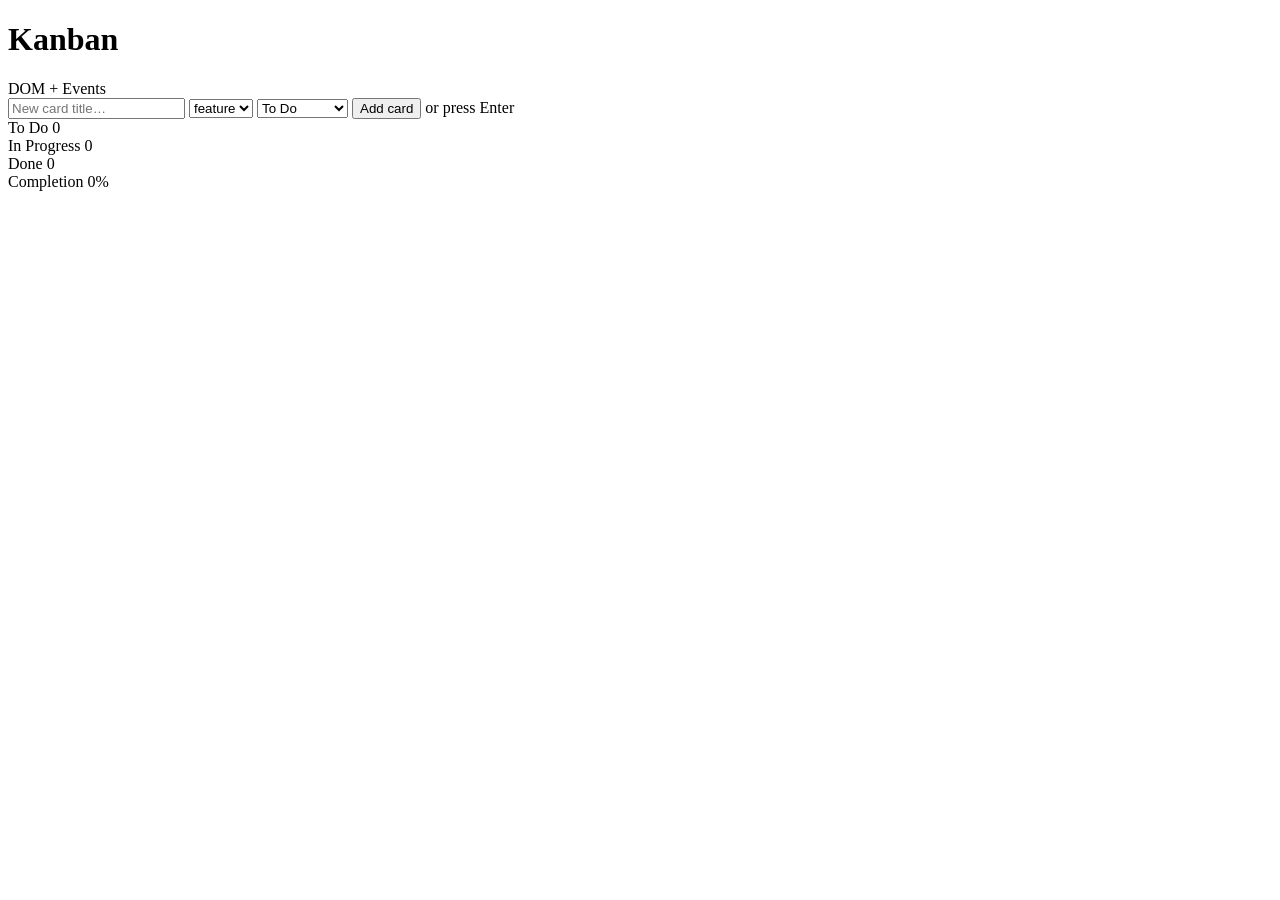
==== alaas-little-kanban/index.html @ 4dd6d625 "create the index.html" ====
<!doctype html>
<html lang="en">
  <head>
    <meta charset="UTF-8" />
    <meta name="viewport" content="width=device-width, initial-scale=1.0" />
    <title>Alaa's Kanban Board</title>
    <link
      href="https://fonts.googleapis.com/css2?family=Syne:wght@400;500;600;700&family=DM+Mono:wght@300;400;500&display=swap"
      rel="stylesheet"
    />
    <link rel="stylesheet" href="style.css" />
  </head>
  <body>
    <!-- Header -->
    <header>
      <div class="logo">
        <h1>Kanban</h1>
        <span class="tag">DOM + Events</span>
      </div>
      <div class="header-right">
        <span class="card-count" id="cardCount"></span>
      </div>
    </header>

    <!-- Add card bar -->
    <div class="add-bar">
      <input
        type="text"
        id="newCardText"
        placeholder="New card title…"
        maxlength="120"
      />
      <select id="newCardTag">
        <option value="feature">feature</option>
        <option value="bug">bug</option>
        <option value="docs">docs</option>
        <option value="design">design</option>
      </select>
      <select id="newCardCol">
        <option value="todo">To Do</option>
        <option value="progress">In Progress</option>
        <option value="done">Done</option>
      </select>
      <button id="addBtn">Add card</button>
      <span class="hint-text">or press Enter</span>
    </div>

    <!-- Board -->
    <main class="board">
      <div class="col" data-col="todo">
        <div class="col-header">
          <div class="col-dot"></div>
          <span class="col-title">To Do</span>
          <span class="col-badge" id="badge-todo">0</span>
        </div>
        <div class="cards" id="col-todo"></div>
      </div>

      <div class="col" data-col="progress">
        <div class="col-header">
          <div class="col-dot"></div>
          <span class="col-title">In Progress</span>
          <span class="col-badge" id="badge-progress">0</span>
        </div>
        <div class="cards" id="col-progress"></div>
      </div>

      <div class="col" data-col="done">
        <div class="col-header">
          <div class="col-dot"></div>
          <span class="col-title">Done</span>
          <span class="col-badge" id="badge-done">0</span>
        </div>
        <div class="cards" id="col-done"></div>
        <div class="progress-wrap">
          <div class="progress-label">
            <span>Completion</span>
            <span id="progressPct">0%</span>
          </div>
          <div class="progress-track">
            <div
              class="progress-fill"
              id="progressFill"
              style="width: 0%"
            ></div>
          </div>
        </div>
      </div>
    </main>

    <!-- Toast -->
    <div class="toast" id="toast"></div>
    <!-- JS loaded at the end so the DOM is ready -->
    <script src="app.js"></script>
  </body>
</html>
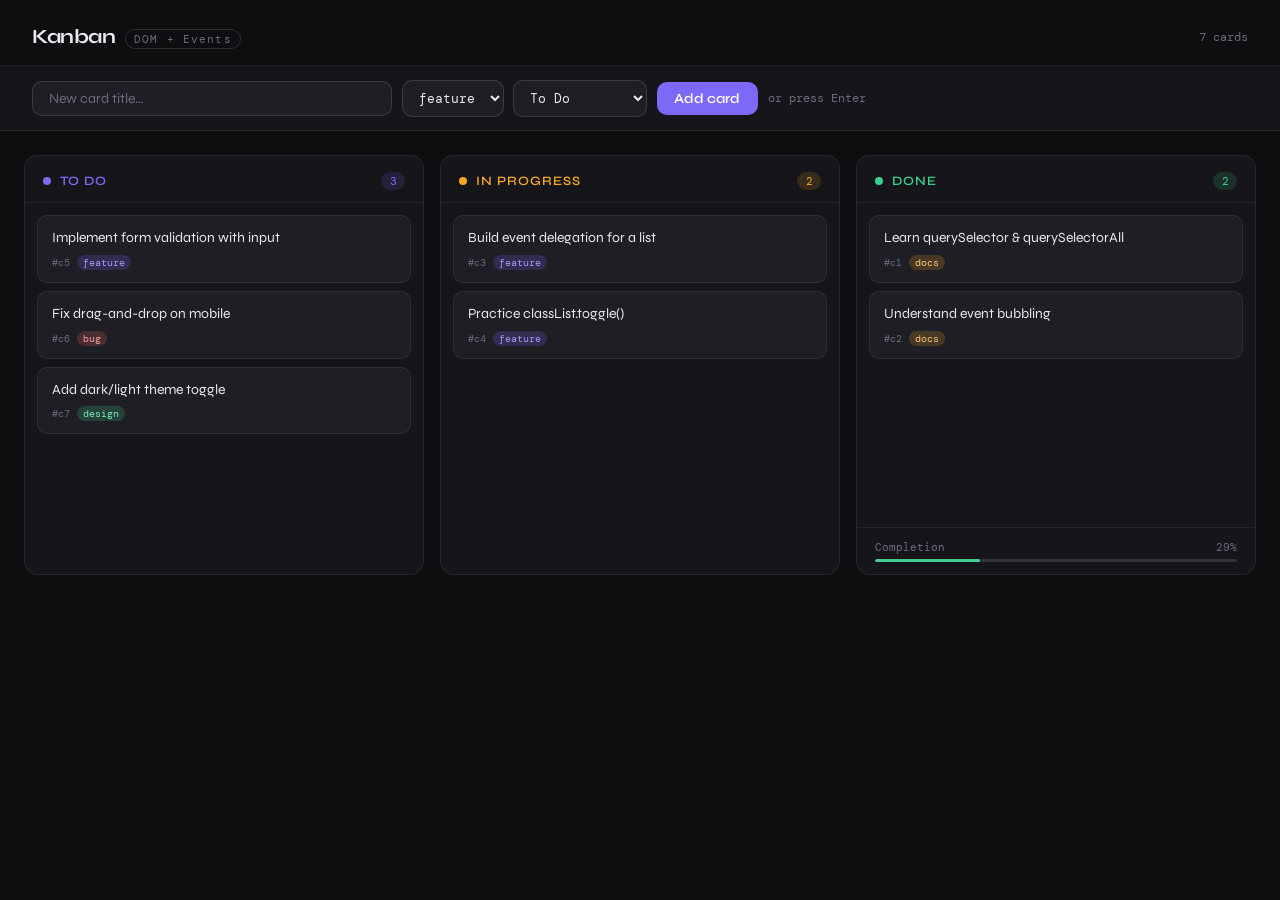
==== commit ac140729: "create the app.js" ====
--- a/alaas-little-kanban/index.html
+++ b/alaas-little-kanban/index.html
@@ -90,6 +90,7 @@
 
     <!-- Toast -->
     <div class="toast" id="toast"></div>
+    <script src="data.js"></script>
     <!-- JS loaded at the end so the DOM is ready -->
     <script src="app.js"></script>
   </body>
--- a/alaas-little-kanban/style.css
+++ b/alaas-little-kanban/style.css
@@ -0,0 +1,436 @@
+/* ─── Reset & Tokens ─── */
+*,
+*::before,
+*::after {
+  box-sizing: border-box;
+  margin: 0;
+  padding: 0;
+}
+
+:root {
+  --bg: #0e0e11;
+  --surface: #16161a;
+  --surface2: #1e1e24;
+  --surface3: #26262e;
+  --border: rgba(255, 255, 255, 0.07);
+  --border2: rgba(255, 255, 255, 0.13);
+  --text: #e8e8f0;
+  --muted: #6b6b80;
+  --todo: #7c6af7;
+  --todo-dim: rgba(124, 106, 247, 0.15);
+  --prog: #f5a623;
+  --prog-dim: rgba(245, 166, 35, 0.15);
+  --done: #3ecf8e;
+  --done-dim: rgba(62, 207, 142, 0.15);
+  --danger: #f26b6b;
+  --mono: "DM Mono", monospace;
+  --sans: "Syne", sans-serif;
+  --radius: 10px;
+}
+
+body {
+  background: var(--bg);
+  color: var(--text);
+  font-family: var(--sans);
+  min-height: 100vh;
+  display: flex;
+  flex-direction: column;
+}
+
+/* ─── Header ─── */
+header {
+  padding: 1.5rem 2rem 1rem;
+  display: flex;
+  align-items: center;
+  justify-content: space-between;
+  border-bottom: 1px solid var(--border);
+}
+
+.logo {
+  display: flex;
+  align-items: baseline;
+  gap: 0.6rem;
+}
+
+.logo h1 {
+  font-size: 1.25rem;
+  font-weight: 700;
+  letter-spacing: -0.02em;
+  color: var(--text);
+}
+
+.logo .tag {
+  font-family: var(--mono);
+  font-size: 0.7rem;
+  color: var(--muted);
+  letter-spacing: 0.1em;
+  padding: 2px 8px;
+  border: 1px solid var(--border2);
+  border-radius: 999px;
+}
+
+.header-right {
+  display: flex;
+  align-items: center;
+  gap: 0.75rem;
+}
+
+.card-count {
+  font-family: var(--mono);
+  font-size: 0.75rem;
+  color: var(--muted);
+}
+
+/* ─── Add Card Bar ─── */
+.add-bar {
+  padding: 0.85rem 2rem;
+  background: var(--surface);
+  border-bottom: 1px solid var(--border);
+  display: flex;
+  gap: 0.6rem;
+  align-items: center;
+}
+
+.add-bar input {
+  flex: 1;
+  max-width: 360px;
+  background: var(--surface2);
+  border: 1px solid var(--border2);
+  border-radius: var(--radius);
+  padding: 0.5rem 1rem;
+  font-family: var(--sans);
+  font-size: 0.875rem;
+  color: var(--text);
+  outline: none;
+  transition: border-color 0.15s;
+}
+.add-bar input:focus {
+  border-color: var(--todo);
+}
+.add-bar input::placeholder {
+  color: var(--muted);
+}
+
+.add-bar select {
+  background: var(--surface2);
+  border: 1px solid var(--border2);
+  border-radius: var(--radius);
+  padding: 0.5rem 0.75rem;
+  font-family: var(--mono);
+  font-size: 0.8rem;
+  color: var(--text);
+  outline: none;
+  cursor: pointer;
+}
+
+.add-bar button {
+  background: var(--todo);
+  color: #fff;
+  border: none;
+  border-radius: var(--radius);
+  padding: 0.5rem 1.1rem;
+  font-family: var(--sans);
+  font-size: 0.875rem;
+  font-weight: 600;
+  cursor: pointer;
+  transition:
+    opacity 0.15s,
+    transform 0.1s;
+}
+.add-bar button:hover {
+  opacity: 0.85;
+}
+.add-bar button:active {
+  transform: scale(0.97);
+}
+
+.hint-text {
+  font-family: var(--mono);
+  font-size: 0.72rem;
+  color: var(--muted);
+}
+
+/* ─── Board ─── */
+.board {
+  flex: 1;
+  display: grid;
+  grid-template-columns: repeat(3, 1fr);
+  gap: 0;
+  padding: 1.5rem 1.5rem 2rem;
+  gap: 1rem;
+  align-items: start;
+}
+
+/* ─── Column ─── */
+.col {
+  background: var(--surface);
+  border: 1px solid var(--border);
+  border-radius: 14px;
+  display: flex;
+  flex-direction: column;
+  min-height: 420px;
+  transition: border-color 0.2s;
+}
+
+.col.drag-over {
+  border-color: var(--col-accent);
+  background: var(--col-dim);
+}
+
+.col-header {
+  padding: 1rem 1.1rem 0.75rem;
+  display: flex;
+  align-items: center;
+  gap: 0.6rem;
+  border-bottom: 1px solid var(--border);
+}
+
+.col-dot {
+  width: 8px;
+  height: 8px;
+  border-radius: 50%;
+  background: var(--col-accent);
+  flex-shrink: 0;
+}
+
+.col-title {
+  font-size: 0.8rem;
+  font-weight: 600;
+  letter-spacing: 0.08em;
+  text-transform: uppercase;
+  color: var(--col-accent);
+  flex: 1;
+}
+
+.col-badge {
+  font-family: var(--mono);
+  font-size: 0.7rem;
+  background: var(--col-dim);
+  color: var(--col-accent);
+  padding: 2px 8px;
+  border-radius: 999px;
+  min-width: 24px;
+  text-align: center;
+}
+
+/* ─── Card list ─── */
+.cards {
+  padding: 0.75rem;
+  display: flex;
+  flex-direction: column;
+  gap: 0.5rem;
+  flex: 1;
+  min-height: 60px;
+}
+
+.drop-placeholder {
+  border: 2px dashed var(--col-accent);
+  border-radius: var(--radius);
+  height: 60px;
+  opacity: 0.4;
+  border-style: dashed;
+  flex-shrink: 0;
+}
+
+/* ─── Card ─── */
+.card {
+  background: var(--surface2);
+  border: 1px solid var(--border);
+  border-radius: var(--radius);
+  padding: 0.75rem 0.9rem;
+  cursor: grab;
+  user-select: none;
+  transition:
+    box-shadow 0.15s,
+    transform 0.15s,
+    opacity 0.15s,
+    border-color 0.15s;
+  position: relative;
+  animation: cardIn 0.2s ease both;
+}
+
+@keyframes cardIn {
+  from {
+    opacity: 0;
+    transform: translateY(-6px);
+  }
+  to {
+    opacity: 1;
+    transform: translateY(0);
+  }
+}
+
+.card:hover {
+  border-color: var(--border2);
+  box-shadow: 0 4px 20px rgba(0, 0, 0, 0.35);
+  transform: translateY(-1px);
+}
+
+.card:active {
+  cursor: grabbing;
+}
+
+.card.dragging {
+  opacity: 0.35;
+  transform: scale(0.97);
+  box-shadow: none;
+}
+
+.card-top {
+  display: flex;
+  align-items: flex-start;
+  gap: 0.5rem;
+  margin-bottom: 0.4rem;
+}
+
+.card-text {
+  font-size: 0.875rem;
+  line-height: 1.45;
+  flex: 1;
+  color: var(--text);
+}
+
+.card-delete {
+  width: 20px;
+  height: 20px;
+  border-radius: 50%;
+  border: none;
+  background: transparent;
+  color: var(--muted);
+  cursor: pointer;
+  font-size: 14px;
+  display: flex;
+  align-items: center;
+  justify-content: center;
+  opacity: 0;
+  transition:
+    opacity 0.12s,
+    color 0.12s,
+    background 0.12s;
+  flex-shrink: 0;
+  line-height: 1;
+  padding: 0;
+}
+.card:hover .card-delete {
+  opacity: 1;
+}
+.card-delete:hover {
+  color: var(--danger);
+  background: rgba(242, 107, 107, 0.1);
+}
+
+.card-meta {
+  display: flex;
+  align-items: center;
+  gap: 0.4rem;
+}
+
+.card-id {
+  font-family: var(--mono);
+  font-size: 0.65rem;
+  color: var(--muted);
+}
+
+.card-tag {
+  font-family: var(--mono);
+  font-size: 0.65rem;
+  padding: 1px 6px;
+  border-radius: 999px;
+}
+
+.col-empty {
+  flex: 1;
+  display: flex;
+  align-items: center;
+  justify-content: center;
+  font-family: var(--mono);
+  font-size: 0.75rem;
+  color: var(--muted);
+  padding: 1.5rem;
+  text-align: center;
+  opacity: 0.6;
+}
+
+/* ─── Progress bar ─── */
+.progress-wrap {
+  padding: 0.75rem 1.1rem;
+  border-top: 1px solid var(--border);
+}
+.progress-label {
+  font-family: var(--mono);
+  font-size: 0.68rem;
+  color: var(--muted);
+  margin-bottom: 0.35rem;
+  display: flex;
+  justify-content: space-between;
+}
+.progress-track {
+  height: 3px;
+  background: var(--border2);
+  border-radius: 999px;
+  overflow: hidden;
+}
+.progress-fill {
+  height: 100%;
+  background: var(--done);
+  border-radius: 999px;
+  transition: width 0.4s ease;
+}
+
+/* ─── Color-coded columns ─── */
+[data-col="todo"] {
+  --col-accent: var(--todo);
+  --col-dim: var(--todo-dim);
+}
+[data-col="progress"] {
+  --col-accent: var(--prog);
+  --col-dim: var(--prog-dim);
+}
+[data-col="done"] {
+  --col-accent: var(--done);
+  --col-dim: var(--done-dim);
+}
+
+/* ─── Tags ─── */
+.tag-feature {
+  background: rgba(124, 106, 247, 0.2);
+  color: #a899ff;
+}
+.tag-bug {
+  background: rgba(242, 107, 107, 0.2);
+  color: #f9a0a0;
+}
+.tag-docs {
+  background: rgba(245, 166, 35, 0.2);
+  color: #ffc878;
+}
+.tag-design {
+  background: rgba(62, 207, 142, 0.2);
+  color: #7deaba;
+}
+
+/* ─── Toast ─── */
+.toast {
+  position: fixed;
+  bottom: 1.5rem;
+  left: 50%;
+  transform: translateX(-50%) translateY(10px);
+  background: var(--surface3);
+  border: 1px solid var(--border2);
+  border-radius: var(--radius);
+  padding: 0.5rem 1.1rem;
+  font-family: var(--mono);
+  font-size: 0.78rem;
+  color: var(--text);
+  opacity: 0;
+  transition:
+    opacity 0.2s,
+    transform 0.2s;
+  pointer-events: none;
+  white-space: nowrap;
+  z-index: 999;
+}
+.toast.show {
+  opacity: 1;
+  transform: translateX(-50%) translateY(0);
+}
